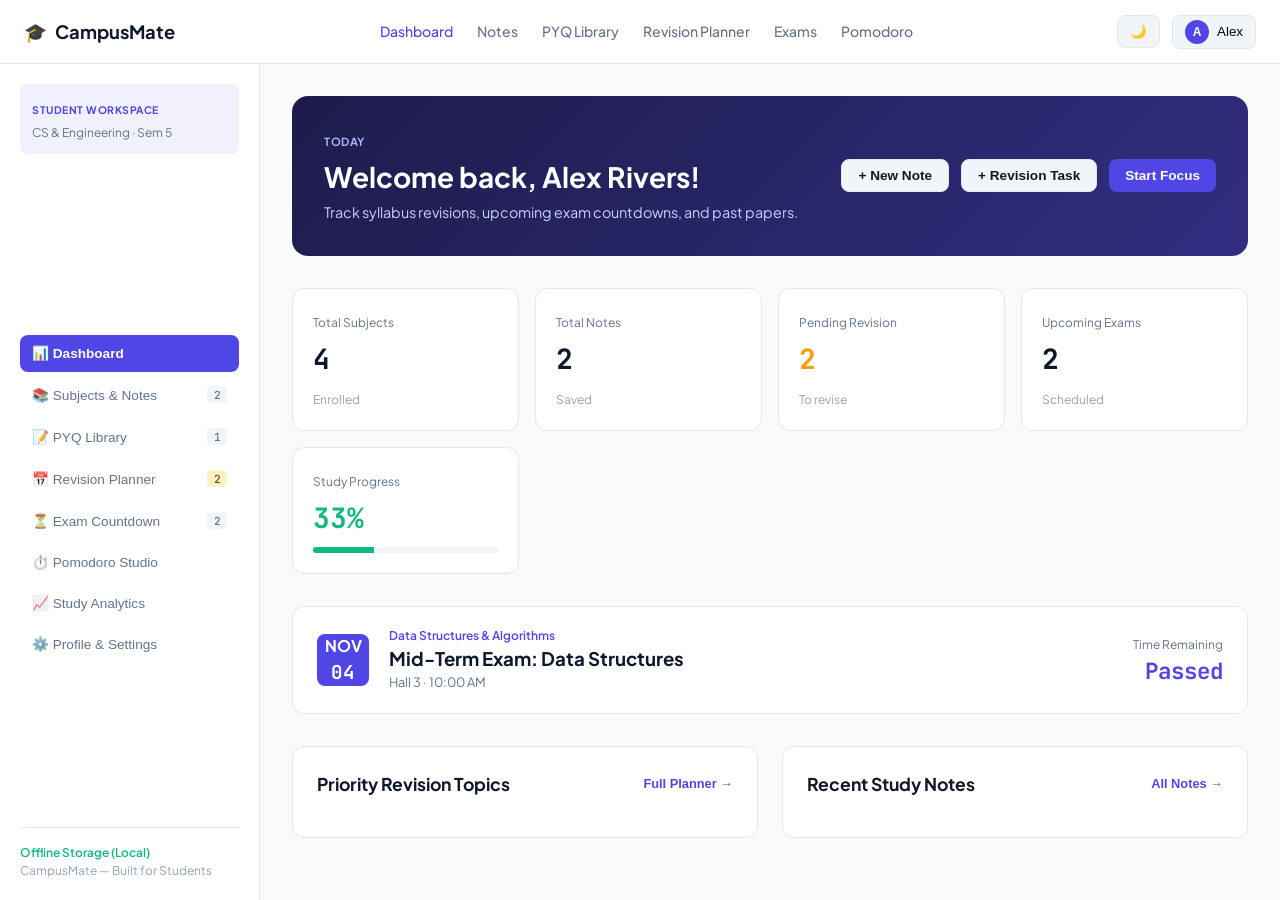
==== CampusMate/index.html @ 671cf74b "feat: initialize CampusMate project structure Set up the core React application with Vite, TypeScrip" ====
<!DOCTYPE html>
<html lang="en">
<head>
  <meta charset="UTF-8">
  <meta name="viewport" content="width=device-width, initial-scale=1.0">
  <title>CampusMate — AI-Powered Smart Student Study Hub</title>
  <meta name="description" content="CampusMate is an all-in-one student productivity hub with notes management, past questions, rule-based revision planner, exam countdown, and Pomodoro timer.">
  <link rel="stylesheet" href="style.css">
  <link rel="preconnect" href="https://fonts.googleapis.com">
  <link rel="preconnect" href="https://fonts.gstatic.com" crossorigin>
  <link href="https://fonts.googleapis.com/css2?family=Plus+Jakarta+Sans:wght@400;500;600;700&family=JetBrains+Mono:wght@400;500;600&display=swap" rel="stylesheet">
</head>
<body class="light-theme">
  <!-- Top Bar -->
  <header class="topbar">
    <div class="topbar-container">
      <div class="brand-zone">
        <button id="mobileMenuBtn" class="mobile-toggle" aria-label="Toggle Navigation">☰</button>
        <div class="brand-mark">
          <span class="brand-icon">🎓</span>
          <span class="brand-text">CampusMate</span>
        </div>
      </div>

      <nav class="nav-links">
        <a href="#dashboard" class="nav-link active" data-tab="dashboard">Dashboard</a>
        <a href="#notes" class="nav-link" data-tab="notes">Notes</a>
        <a href="#pyq" class="nav-link" data-tab="pyq">PYQ Library</a>
        <a href="#planner" class="nav-link" data-tab="planner">Revision Planner</a>
        <a href="#exams" class="nav-link" data-tab="exams">Exams</a>
        <a href="#pomodoro" class="nav-link" data-tab="pomodoro">Pomodoro</a>
      </nav>

      <div class="action-zone">
        <button id="themeToggleBtn" class="theme-toggle" aria-label="Toggle Dark Mode">🌙</button>
        <button id="quickProfileBtn" class="profile-badge">
          <span class="profile-avatar" id="topAvatar">A</span>
          <span class="profile-name" id="topName">Alex</span>
        </button>
      </div>
    </div>
  </header>

  <!-- App Layout -->
  <div class="app-layout">
    <!-- Sidebar -->
    <aside class="sidebar" id="sidebar">
      <div class="sidebar-kicker">
        <span class="kicker-badge">STUDENT WORKSPACE</span>
        <div class="kicker-sub" id="sidebarDegree">CS & Engineering · Sem 5</div>
      </div>

      <nav class="sidebar-nav">
        <button class="side-btn active" data-tab="dashboard">
          <span>📊 Dashboard</span>
        </button>
        <button class="side-btn" data-tab="notes">
          <span>📚 Subjects & Notes</span>
          <span class="badge" id="badgeNotesCount">0</span>
        </button>
        <button class="side-btn" data-tab="pyq">
          <span>📝 PYQ Library</span>
          <span class="badge" id="badgePyqCount">0</span>
        </button>
        <button class="side-btn" data-tab="planner">
          <span>📅 Revision Planner</span>
          <span class="badge pending-badge" id="badgePendingCount">0</span>
        </button>
        <button class="side-btn" data-tab="exams">
          <span>⏳ Exam Countdown</span>
          <span class="badge" id="badgeExamsCount">0</span>
        </button>
        <button class="side-btn" data-tab="pomodoro">
          <span>⏱️ Pomodoro Studio</span>
        </button>
        <button class="side-btn" data-tab="analytics">
          <span>📈 Study Analytics</span>
        </button>
        <button class="side-btn" data-tab="settings">
          <span>⚙️ Profile & Settings</span>
        </button>
      </nav>

      <div class="sidebar-footer">
        <div class="storage-tag">Offline Storage (Local)</div>
        <p class="footer-credit">CampusMate — Built for Students</p>
      </div>
    </aside>

    <!-- Main Content Canvas -->
    <main class="main-viewport">
      <!-- Section: Dashboard -->
      <section id="section-dashboard" class="tab-section active">
        <div class="welcome-card">
          <div class="welcome-left">
            <span class="welcome-kicker" id="dashGreetingDate">TODAY</span>
            <h1 id="dashGreetingName">Welcome back, Student!</h1>
            <p id="dashGreetingSub">Track syllabus revisions, upcoming exam countdowns, and past papers.</p>
          </div>
          <div class="welcome-actions">
            <button class="btn btn-secondary" id="dashNewNoteBtn">+ New Note</button>
            <button class="btn btn-secondary" id="dashNewTaskBtn">+ Revision Task</button>
            <button class="btn btn-primary" id="dashStartTimerBtn">Start Focus</button>
          </div>
        </div>

        <!-- Metric Cards -->
        <div class="metric-grid">
          <div class="metric-card" data-tab-nav="notes">
            <span class="metric-label">Total Subjects</span>
            <div class="metric-val" id="kpiSubjects">0</div>
            <span class="metric-hint">Enrolled</span>
          </div>
          <div class="metric-card" data-tab-nav="notes">
            <span class="metric-label">Total Notes</span>
            <div class="metric-val" id="kpiNotes">0</div>
            <span class="metric-hint">Saved</span>
          </div>
          <div class="metric-card" data-tab-nav="planner">
            <span class="metric-label">Pending Revision</span>
            <div class="metric-val warning" id="kpiPending">0</div>
            <span class="metric-hint">To revise</span>
          </div>
          <div class="metric-card" data-tab-nav="exams">
            <span class="metric-label">Upcoming Exams</span>
            <div class="metric-val" id="kpiExams">0</div>
            <span class="metric-hint">Scheduled</span>
          </div>
          <div class="metric-card" data-tab-nav="analytics">
            <span class="metric-label">Study Progress</span>
            <div class="metric-val success" id="kpiProgress">0%</div>
            <div class="progress-bar-wrap">
              <div class="progress-bar-fill" id="kpiProgressFill" style="width: 0%"></div>
            </div>
          </div>
        </div>

        <!-- Exam Countdown Banner -->
        <div class="exam-hero-banner" id="dashExamHero">
          <div class="hero-left">
            <div class="hero-date-block">
              <span id="heroExamMonth">NOV</span>
              <span id="heroExamDay" class="day-num">04</span>
            </div>
            <div>
              <div class="hero-tag" id="heroExamSubject">Subject</div>
              <h3 id="heroExamTitle">Upcoming Exam Target</h3>
              <p class="hero-meta" id="heroExamVenue">Venue & Time</p>
            </div>
          </div>
          <div class="hero-right">
            <span class="hero-countdown-label">Time Remaining</span>
            <div class="hero-countdown-value" id="heroExamDaysLeft">0 Days Left</div>
          </div>
        </div>

        <!-- 2-Column Split: Priority Tasks & Recent Notes -->
        <div class="split-grid">
          <div class="panel">
            <div class="panel-header">
              <h2>Priority Revision Topics</h2>
              <button class="text-btn" data-tab-nav="planner">Full Planner →</button>
            </div>
            <div id="dashTodayTasksList" class="item-list"></div>
          </div>

          <div class="panel">
            <div class="panel-header">
              <h2>Recent Study Notes</h2>
              <button class="text-btn" data-tab-nav="notes">All Notes →</button>
            </div>
            <div id="dashRecentNotesList" class="item-list"></div>
          </div>
        </div>
      </section>

      <!-- Section: Notes & Subjects -->
      <section id="section-notes" class="tab-section">
        <div class="section-header">
          <div>
            <h1>Subjects & Study Notes</h1>
            <p>Organize academic concepts, search keywords, and export plain-text summaries.</p>
          </div>
          <div class="header-btns">
            <button class="btn btn-secondary" id="openManageSubjectsBtn">Manage Subjects</button>
            <button class="btn btn-primary" id="openAddNoteBtn">+ New Note</button>
          </div>
        </div>

        <div class="filter-strip" id="subjectFilterStrip"></div>

        <div class="search-bar-row">
          <input type="text" id="notesSearchInput" class="input" placeholder="Search notes by title, topic, or content...">
          <button class="btn btn-filter" id="filterFavsBtn">⭐ Favorites</button>
        </div>

        <div class="notes-grid" id="notesContainer"></div>
      </section>

      <!-- Section: PYQ Library -->
      <section id="section-pyq" class="tab-section">
        <div class="section-header">
          <div>
            <h1>Previous-Year Questions (PYQ)</h1>
            <p>University exam questions organized by subject, unit, year, and model answers.</p>
          </div>
          <button class="btn btn-primary" id="openAddPyqBtn">+ Add Question</button>
        </div>

        <div class="pyq-filters">
          <input type="text" id="pyqSearchInput" class="input" placeholder="Search questions by concept or keyword...">
          <div class="filter-row">
            <select id="pyqSubjectFilter" class="input"></select>
            <select id="pyqUnitFilter" class="input">
              <option value="all">All Units</option>
              <option value="Unit 1">Unit 1</option>
              <option value="Unit 2">Unit 2</option>
              <option value="Unit 3">Unit 3</option>
              <option value="Unit 4">Unit 4</option>
              <option value="Unit 5">Unit 5</option>
            </select>
            <select id="pyqYearFilter" class="input">
              <option value="all">All Years</option>
              <option value="2024">2024</option>
              <option value="2023">2023</option>
              <option value="2022">2022</option>
              <option value="2021">2021</option>
            </select>
            <button class="btn btn-filter" id="pyqImportantBtn">⭐ High Weightage</button>
          </div>
        </div>

        <div class="pyq-list" id="pyqContainer"></div>
      </section>

      <!-- Section: Revision Planner -->
      <section id="section-planner" class="tab-section">
        <div class="section-header">
          <div>
            <h1>Smart Revision Planner</h1>
            <p>Rule-based weighted scheduling with automated urgency detection.</p>
          </div>
          <button class="btn btn-primary" id="openAddTaskBtn">+ Add Topic</button>
        </div>

        <div class="progress-panel">
          <div class="progress-title-row">
            <span>Overall Syllabus Revision Progress</span>
            <span id="plannerProgressPct">0%</span>
          </div>
          <div class="progress-bar-wrap">
            <div class="progress-bar-fill" id="plannerProgressBar" style="width: 0%"></div>
          </div>
        </div>

        <div class="filter-row planner-filters">
          <div class="btn-group">
            <button class="btn-sub active" data-task-filter="all">All</button>
            <button class="btn-sub" data-task-filter="pending">Pending</button>
            <button class="btn-sub" data-task-filter="overdue">Overdue</button>
            <button class="btn-sub" data-task-filter="completed">Done</button>
          </div>
          <select id="plannerSubjectFilter" class="input"></select>
        </div>

        <div class="task-list" id="plannerTasksContainer"></div>
      </section>

      <!-- Section: Exam Countdown -->
      <section id="section-exams" class="tab-section">
        <div class="section-header">
          <div>
            <h1>Exam Countdown & Schedule</h1>
            <p>Track mid-terms, final exams, target dates, and venues.</p>
          </div>
          <button class="btn btn-primary" id="openAddExamBtn">+ Schedule Exam</button>
        </div>

        <div class="exams-grid" id="examsContainer"></div>
      </section>

      <!-- Section: Pomodoro Timer -->
      <section id="section-pomodoro" class="tab-section">
        <div class="section-header">
          <div>
            <h1>Pomodoro Focus Studio</h1>
            <p>Timed study intervals with native Web Audio chime and session counters.</p>
          </div>
        </div>

        <div class="pomodoro-box">
          <div class="mode-tabs">
            <button class="mode-tab active" data-mode="focus">Focus (25m)</button>
            <button class="mode-tab" data-mode="shortBreak">Short Break (5m)</button>
            <button class="mode-tab" data-mode="longBreak">Long Break (15m)</button>
          </div>

          <div class="timer-display" id="timerDigital">25:00</div>
          <div class="timer-sub" id="timerStatusLabel">Ready to Study</div>

          <div class="timer-actions">
            <button class="btn btn-icon" id="timerResetBtn" title="Reset">↺</button>
            <button class="btn btn-primary btn-large" id="timerToggleBtn">Start Focus</button>
            <button class="btn btn-icon" id="timerSoundBtn" title="Toggle Sound">🔊</button>
          </div>

          <div class="task-binding">
            <label>Linked Revision Topic</label>
            <select id="timerTaskSelect" class="input"></select>
          </div>
        </div>

        <div class="stat-row">
          <div class="stat-box">
            <span class="label">Sessions Completed</span>
            <div class="num" id="pomoCount">0</div>
          </div>
          <div class="stat-box">
            <span class="label">Total Focused Time</span>
            <div class="num" id="pomoHours">0 hrs</div>
          </div>
        </div>
      </section>

      <!-- Section: Study Analytics -->
      <section id="section-analytics" class="tab-section">
        <div class="section-header">
          <div>
            <h1>Study Analytics</h1>
            <p>Grounded strictly in actual stored student activity and tasks.</p>
          </div>
        </div>

        <div class="metric-grid">
          <div class="metric-card">
            <span class="metric-label">Completed Tasks</span>
            <div class="metric-val success" id="analyticsCompleted">0</div>
          </div>
          <div class="metric-card">
            <span class="metric-label">Pending Tasks</span>
            <div class="metric-val warning" id="analyticsPending">0</div>
          </div>
          <div class="metric-card">
            <span class="metric-label">Overdue Tasks</span>
            <div class="metric-val danger" id="analyticsOverdue">0</div>
          </div>
          <div class="metric-card">
            <span class="metric-label">Completion Rate</span>
            <div class="metric-val" id="analyticsRate">0%</div>
          </div>
        </div>

        <div class="panel">
          <h2>Subject Syllabus Coverage</h2>
          <div id="analyticsSubjectBars" class="subject-bars-list"></div>
        </div>
      </section>

      <!-- Section: Profile & Settings -->
      <section id="section-settings" class="tab-section">
        <div class="section-header">
          <div>
            <h1>Student Profile & Storage Settings</h1>
            <p>Manage local data backup, restore demo records, and update profile.</p>
          </div>
        </div>

        <div class="panel">
          <h2>Academic Profile</h2>
          <form id="profileForm" class="form-grid">
            <div class="form-group">
              <label>Full Name</label>
              <input type="text" id="profName" class="input" required>
            </div>
            <div class="form-group">
              <label>College / University</label>
              <input type="text" id="profCollege" class="input">
            </div>
            <div class="form-group">
              <label>Current Semester</label>
              <select id="profSemester" class="input">
                <option value="Semester 1">Semester 1</option>
                <option value="Semester 2">Semester 2</option>
                <option value="Semester 3">Semester 3</option>
                <option value="Semester 4">Semester 4</option>
                <option value="Semester 5">Semester 5</option>
                <option value="Semester 6">Semester 6</option>
                <option value="Semester 7">Semester 7</option>
                <option value="Semester 8">Semester 8</option>
              </select>
            </div>
            <div class="form-group">
              <label>Branch / Major</label>
              <input type="text" id="profBranch" class="input">
            </div>
            <div class="form-group col-span-2">
              <button type="submit" class="btn btn-primary">Save Profile</button>
            </div>
          </form>
        </div>

        <div class="panel">
          <h2>Data Portability & Backup</h2>
          <p class="panel-sub">Download your notes and tasks as a JSON file, or restore a previous backup.</p>
          <div class="btn-row">
            <button class="btn btn-secondary" id="exportBackupBtn">📥 Export JSON Backup</button>
            <label class="btn btn-secondary">
              📤 Import JSON Backup
              <input type="file" id="importBackupInput" accept=".json" style="display:none;">
            </label>
          </div>
        </div>

        <div class="panel danger-panel">
          <h2>Reset Data</h2>
          <p class="panel-sub">Restore default university sample records or wipe local storage.</p>
          <div class="btn-row">
            <button class="btn btn-secondary" id="resetDemoDataBtn">Reset Demo Data</button>
            <button class="btn btn-danger" id="wipeAllDataBtn">Erase All Data</button>
          </div>
        </div>
      </section>
    </main>
  </div>

  <!-- Note Reader Modal -->
  <div class="modal-backdrop" id="noteReaderModal">
    <div class="modal-content modal-large">
      <div class="modal-header">
        <div>
          <span class="modal-tag" id="readerSubjectTag">Subject</span>
          <h2 id="readerTitle">Note Title</h2>
        </div>
        <div class="header-actions">
          <button class="btn btn-secondary btn-sm" id="readerDownloadBtn">Download .txt</button>
          <button class="close-btn" id="closeReaderBtn">✕</button>
        </div>
      </div>
      <div class="modal-body" id="readerBody"></div>
    </div>
  </div>

  <!-- Toast Notification Container -->
  <div class="toast-container" id="toastContainer"></div>

  <script src="script.js"></script>
</body>
</html>
---- CampusMate/style.css ----
/* CampusMate — High-Performance Student Productivity Stylesheet */
:root {
  --font-sans: 'Plus Jakarta Sans', system-ui, -apple-system, sans-serif;
  --font-mono: 'JetBrains Mono', monospace;

  --bg-canvas: #f8fafc;
  --bg-surface: #ffffff;
  --bg-subtle: #f1f5f9;
  --border-color: #e2e8f0;
  --border-focus: #6366f1;

  --text-main: #0f172a;
  --text-muted: #64748b;
  --text-subtle: #94a3b8;

  --primary: #4f46e5;
  --primary-hover: #4338ca;
  --accent-violet: #7c3aed;
  --accent-sky: #0284c7;
  --accent-emerald: #10b981;
  --accent-amber: #f59e0b;
  --accent-rose: #ef4444;

  --radius-lg: 16px;
  --radius-md: 12px;
  --radius-sm: 8px;
  --shadow-sm: 0 1px 3px rgba(0, 0, 0, 0.05);
  --shadow-md: 0 4px 6px -1px rgba(0, 0, 0, 0.07);
}

body.dark-theme {
  --bg-canvas: #090d16;
  --bg-surface: #111827;
  --bg-subtle: #1f2937;
  --border-color: #374151;
  --text-main: #f8fafc;
  --text-muted: #94a3b8;
  --text-subtle: #64748b;
}

* {
  box-sizing: border-box;
  margin: 0;
  padding: 0;
}

body {
  font-family: var(--font-sans);
  background: var(--bg-canvas);
  color: var(--text-main);
  line-height: 1.5;
  -webkit-font-smoothing: antialiased;
}

/* Header */
.topbar {
  position: sticky;
  top: 0;
  z-index: 40;
  background: var(--bg-surface);
  border-bottom: 1px solid var(--border-color);
  height: 64px;
}
.topbar-container {
  max-width: 1400px;
  margin: 0 auto;
  padding: 0 1.5rem;
  height: 100%;
  display: flex;
  align-items: center;
  justify-content: space-between;
  gap: 2rem;
}
.brand-zone {
  display: flex;
  align-items: center;
  gap: 1rem;
}
.mobile-toggle {
  display: none;
  background: none;
  border: none;
  font-size: 1.25rem;
  color: var(--text-main);
  cursor: pointer;
}
.brand-mark {
  display: flex;
  align-items: center;
  gap: 0.5rem;
  font-weight: 700;
  font-size: 1.15rem;
  color: var(--text-main);
}
.nav-links {
  display: flex;
  align-items: center;
  gap: 1.5rem;
}
.nav-link {
  color: var(--text-muted);
  text-decoration: none;
  font-size: 0.875rem;
  font-weight: 500;
  transition: color 0.15s;
}
.nav-link.active, .nav-link:hover {
  color: var(--primary);
}
.action-zone {
  display: flex;
  align-items: center;
  gap: 0.75rem;
}
.theme-toggle {
  background: var(--bg-subtle);
  border: 1px solid var(--border-color);
  padding: 0.5rem 0.75rem;
  border-radius: var(--radius-sm);
  cursor: pointer;
}
.profile-badge {
  display: flex;
  align-items: center;
  gap: 0.5rem;
  padding: 0.25rem 0.75rem;
  background: var(--bg-subtle);
  border: 1px solid var(--border-color);
  border-radius: var(--radius-sm);
  cursor: pointer;
}
.profile-avatar {
  width: 24px;
  height: 24px;
  border-radius: 50%;
  background: var(--primary);
  color: white;
  display: flex;
  align-items: center;
  justify-content: center;
  font-size: 0.75rem;
  font-weight: bold;
}

/* App Layout */
.app-layout {
  display: flex;
  max-width: 1400px;
  margin: 0 auto;
}
.sidebar {
  width: 260px;
  shrink: 0;
  background: var(--bg-surface);
  border-right: 1px solid var(--border-color);
  min-height: calc(100vh - 64px);
  padding: 1.25rem;
  display: flex;
  flex-direction: column;
  justify-content: space-between;
}
.sidebar-kicker {
  padding: 0.75rem;
  background: rgba(79, 70, 229, 0.08);
  border-radius: var(--radius-sm);
  margin-bottom: 1rem;
}
.kicker-badge {
  font-size: 0.65rem;
  font-weight: 700;
  color: var(--primary);
  letter-spacing: 0.05em;
}
.kicker-sub {
  font-size: 0.75rem;
  color: var(--text-muted);
  margin-top: 0.25rem;
}
.sidebar-nav {
  display: flex;
  flex-direction: column;
  gap: 0.25rem;
}
.side-btn {
  width: 100%;
  display: flex;
  align-items: center;
  justify-content: space-between;
  padding: 0.65rem 0.75rem;
  background: none;
  border: none;
  border-radius: var(--radius-sm);
  color: var(--text-muted);
  font-size: 0.85rem;
  font-weight: 500;
  cursor: pointer;
  text-align: left;
}
.side-btn:hover {
  background: var(--bg-subtle);
  color: var(--text-main);
}
.side-btn.active {
  background: var(--primary);
  color: white;
  font-weight: 600;
}
.badge {
  font-size: 0.7rem;
  padding: 0.1rem 0.4rem;
  border-radius: 4px;
  background: var(--bg-subtle);
  color: var(--text-muted);
  font-family: var(--font-mono);
}
.pending-badge {
  background: #fef3c7;
  color: #92400e;
}
.sidebar-footer {
  padding-top: 1rem;
  border-top: 1px solid var(--border-color);
  font-size: 0.75rem;
  color: var(--text-subtle);
}
.storage-tag {
  color: var(--accent-emerald);
  font-weight: 600;
}

/* Main Viewport */
.main-viewport {
  flex: 1;
  padding: 2rem;
  overflow-y: auto;
}
.tab-section {
  display: none;
}
.tab-section.active {
  display: block;
}

/* Common UI Elements */
.welcome-card {
  background: linear-gradient(135deg, #1e1b4b 0%, #312e81 100%);
  color: white;
  padding: 2rem;
  border-radius: var(--radius-lg);
  display: flex;
  justify-content: space-between;
  align-items: center;
  gap: 1.5rem;
  margin-bottom: 2rem;
}
.welcome-kicker {
  font-size: 0.7rem;
  font-weight: 700;
  letter-spacing: 0.05em;
  color: #a5b4fc;
}
.welcome-card h1 {
  font-size: 1.75rem;
  margin: 0.25rem 0;
}
.welcome-card p {
  color: #c7d2fe;
  font-size: 0.9rem;
}
.welcome-actions {
  display: flex;
  gap: 0.75rem;
}

.metric-grid {
  display: grid;
  grid-template-columns: repeat(auto-fit, minmax(180px, 1fr));
  gap: 1rem;
  margin-bottom: 2rem;
}
.metric-card {
  background: var(--bg-surface);
  border: 1px solid var(--border-color);
  border-radius: var(--radius-md);
  padding: 1.25rem;
  cursor: pointer;
}
.metric-label {
  font-size: 0.75rem;
  color: var(--text-muted);
}
.metric-val {
  font-size: 1.75rem;
  font-weight: 700;
  font-family: var(--font-mono);
  margin: 0.35rem 0;
}
.metric-val.warning { color: var(--accent-amber); }
.metric-val.success { color: var(--accent-emerald); }
.metric-val.danger { color: var(--accent-rose); }
.metric-hint {
  font-size: 0.75rem;
  color: var(--text-subtle);
}

.exam-hero-banner {
  background: var(--bg-surface);
  border: 1px solid var(--border-color);
  border-radius: var(--radius-md);
  padding: 1.25rem 1.5rem;
  display: flex;
  justify-content: space-between;
  align-items: center;
  margin-bottom: 2rem;
}
.hero-left {
  display: flex;
  align-items: center;
  gap: 1.25rem;
}
.hero-date-block {
  width: 52px;
  height: 52px;
  border-radius: var(--radius-sm);
  background: var(--primary);
  color: white;
  display: flex;
  flex-direction: column;
  align-items: center;
  justify-content: center;
  font-weight: bold;
}
.day-num {
  font-size: 1.2rem;
  font-family: var(--font-mono);
}
.hero-tag {
  font-size: 0.75rem;
  color: var(--primary);
  font-weight: 600;
}
.hero-meta {
  font-size: 0.8rem;
  color: var(--text-muted);
}
.hero-right {
  text-align: right;
}
.hero-countdown-label {
  font-size: 0.75rem;
  color: var(--text-muted);
}
.hero-countdown-value {
  font-size: 1.4rem;
  font-weight: 700;
  font-family: var(--font-mono);
  color: var(--primary);
}

.split-grid {
  display: grid;
  grid-template-columns: 1fr 1fr;
  gap: 1.5rem;
}
.panel {
  background: var(--bg-surface);
  border: 1px solid var(--border-color);
  border-radius: var(--radius-md);
  padding: 1.5rem;
  margin-bottom: 1.5rem;
}
.panel-header {
  display: flex;
  justify-content: space-between;
  align-items: center;
  margin-bottom: 1rem;
}
.panel h2 {
  font-size: 1.1rem;
}
.panel-sub {
  font-size: 0.85rem;
  color: var(--text-muted);
  margin-bottom: 1rem;
}

.item-list {
  display: flex;
  flex-direction: column;
  gap: 0.75rem;
}
.list-item {
  padding: 0.75rem;
  border: 1px solid var(--border-color);
  border-radius: var(--radius-sm);
  background: var(--bg-canvas);
  display: flex;
  align-items: center;
  justify-content: space-between;
}

/* Buttons & Inputs */
.btn {
  padding: 0.5rem 1rem;
  border-radius: var(--radius-sm);
  font-size: 0.85rem;
  font-weight: 600;
  border: none;
  cursor: pointer;
  transition: all 0.15s;
}
.btn-primary {
  background: var(--primary);
  color: white;
}
.btn-primary:hover {
  background: var(--primary-hover);
}
.btn-secondary {
  background: var(--bg-subtle);
  border: 1px solid var(--border-color);
  color: var(--text-main);
}
.btn-danger {
  background: var(--accent-rose);
  color: white;
}
.text-btn {
  background: none;
  border: none;
  color: var(--primary);
  font-weight: 600;
  font-size: 0.8rem;
  cursor: pointer;
}

.input {
  width: 100%;
  padding: 0.6rem 0.85rem;
  border: 1px solid var(--border-color);
  border-radius: var(--radius-sm);
  background: var(--bg-surface);
  color: var(--text-main);
  font-family: var(--font-sans);
  font-size: 0.85rem;
}
.input:focus {
  outline: none;
  border-color: var(--border-focus);
}

.progress-bar-wrap {
  width: 100%;
  height: 6px;
  background: var(--bg-subtle);
  border-radius: 9999px;
  overflow: hidden;
  margin-top: 0.5rem;
}
.progress-bar-fill {
  height: 100%;
  background: var(--accent-emerald);
}

/* Pomodoro Studio */
.pomodoro-box {
  background: var(--bg-surface);
  border: 1px solid var(--border-color);
  border-radius: var(--radius-lg);
  padding: 2.5rem;
  text-align: center;
  max-width: 500px;
  margin: 0 auto 2rem;
}
.mode-tabs {
  display: inline-flex;
  background: var(--bg-subtle);
  padding: 0.25rem;
  border-radius: var(--radius-md);
  gap: 0.25rem;
}
.mode-tab {
  padding: 0.4rem 0.85rem;
  border: none;
  background: none;
  font-size: 0.8rem;
  font-weight: 600;
  border-radius: var(--radius-sm);
  cursor: pointer;
  color: var(--text-muted);
}
.mode-tab.active {
  background: var(--primary);
  color: white;
}
.timer-display {
  font-size: 4rem;
  font-weight: 800;
  font-family: var(--font-mono);
  margin: 1.5rem 0 0.5rem;
}
.timer-sub {
  font-size: 0.85rem;
  color: var(--text-muted);
  margin-bottom: 1.5rem;
}
.timer-actions {
  display: flex;
  align-items: center;
  justify-content: center;
  gap: 1rem;
}
.btn-large {
  padding: 0.75rem 2rem;
  font-size: 1rem;
}
.task-binding {
  margin-top: 2rem;
  padding-top: 1rem;
  border-top: 1px solid var(--border-color);
  text-align: left;
}
.task-binding label {
  display: block;
  font-size: 0.75rem;
  color: var(--text-muted);
  margin-bottom: 0.25rem;
}

/* Modals */
.modal-backdrop {
  display: none;
  position: fixed;
  inset: 0;
  background: rgba(15, 23, 42, 0.6);
  backdrop-filter: blur(4px);
  z-index: 100;
  align-items: center;
  justify-content: center;
  padding: 1rem;
}
.modal-backdrop.active {
  display: flex;
}
.modal-content {
  background: var(--bg-surface);
  border: 1px solid var(--border-color);
  border-radius: var(--radius-lg);
  max-width: 600px;
  width: 100%;
  max-height: 85vh;
  overflow-y: auto;
  box-shadow: 0 20px 25px -5px rgba(0, 0, 0, 0.2);
}
.modal-large {
  max-width: 800px;
}
.modal-header {
  padding: 1.25rem 1.5rem;
  border-bottom: 1px solid var(--border-color);
  display: flex;
  justify-content: space-between;
  align-items: center;
}
.close-btn {
  background: none;
  border: none;
  font-size: 1.25rem;
  cursor: pointer;
  color: var(--text-muted);
}
.modal-body {
  padding: 1.5rem;
}

/* Toast */
.toast-container {
  position: fixed;
  bottom: 1.5rem;
  right: 1.5rem;
  z-index: 1000;
  display: flex;
  flex-direction: column;
  gap: 0.5rem;
}
.toast {
  background: var(--bg-surface);
  border: 1px solid var(--border-color);
  border-left: 4px solid var(--primary);
  padding: 0.75rem 1rem;
  border-radius: var(--radius-sm);
  font-size: 0.85rem;
  box-shadow: var(--shadow-md);
}

/* Responsive */
@media (max-width: 1024px) {
  .sidebar {
    display: none;
  }
  .mobile-toggle {
    display: block;
  }
  .split-grid {
    grid-template-columns: 1fr;
  }
}
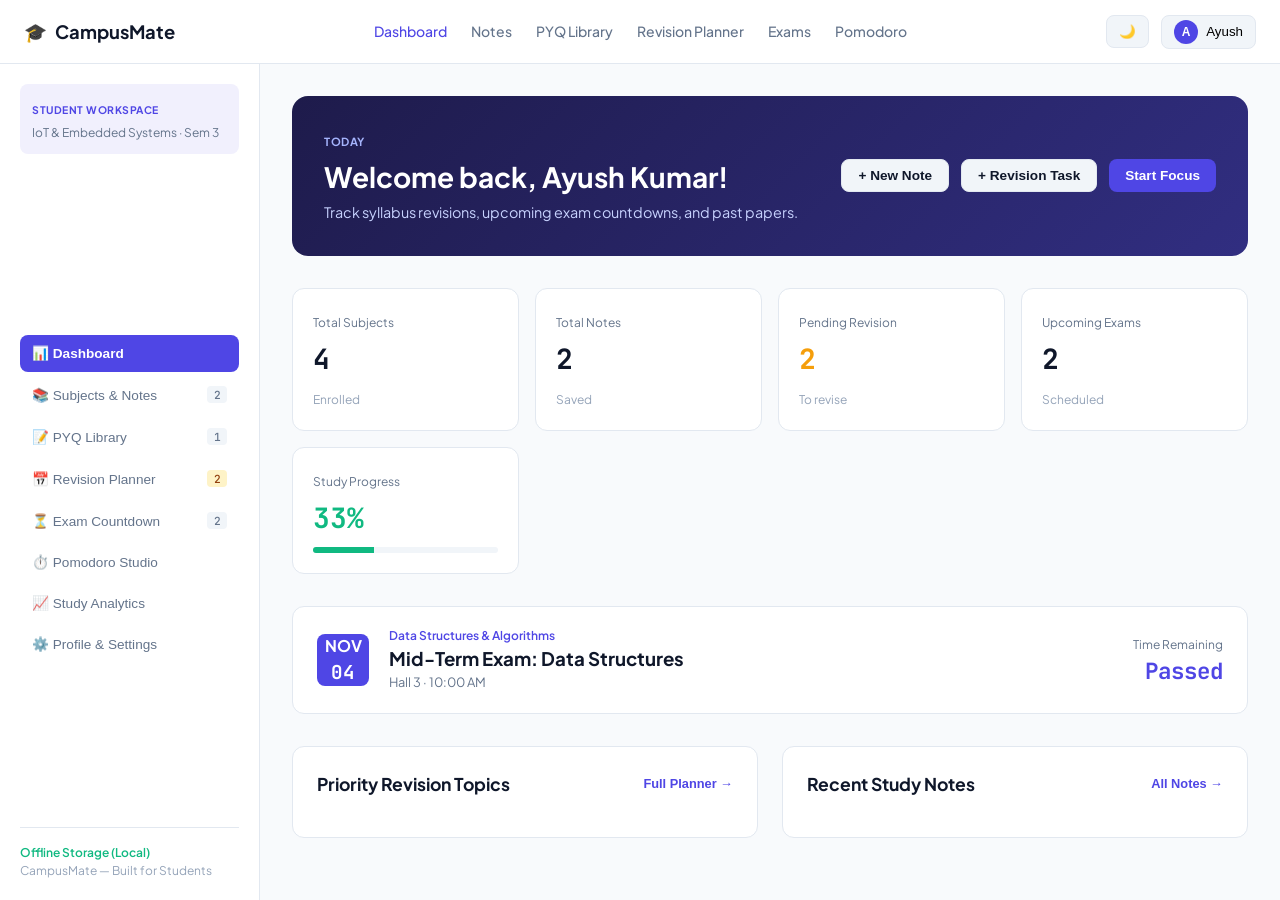
==== commit b1c1e4ea: "feat: update default profile and curriculum to IoT Migrate default user settings to Ayush Kumar (IoT" ====
--- a/CampusMate/index.html
+++ b/CampusMate/index.html
@@ -35,7 +35,7 @@
         <button id="themeToggleBtn" class="theme-toggle" aria-label="Toggle Dark Mode">🌙</button>
         <button id="quickProfileBtn" class="profile-badge">
           <span class="profile-avatar" id="topAvatar">A</span>
-          <span class="profile-name" id="topName">Alex</span>
+          <span class="profile-name" id="topName">Ayush</span>
         </button>
       </div>
     </div>
@@ -47,7 +47,7 @@
     <aside class="sidebar" id="sidebar">
       <div class="sidebar-kicker">
         <span class="kicker-badge">STUDENT WORKSPACE</span>
-        <div class="kicker-sub" id="sidebarDegree">CS & Engineering · Sem 5</div>
+        <div class="kicker-sub" id="sidebarDegree">IoT & Embedded Systems · Sem 3</div>
       </div>
 
       <nav class="sidebar-nav">
